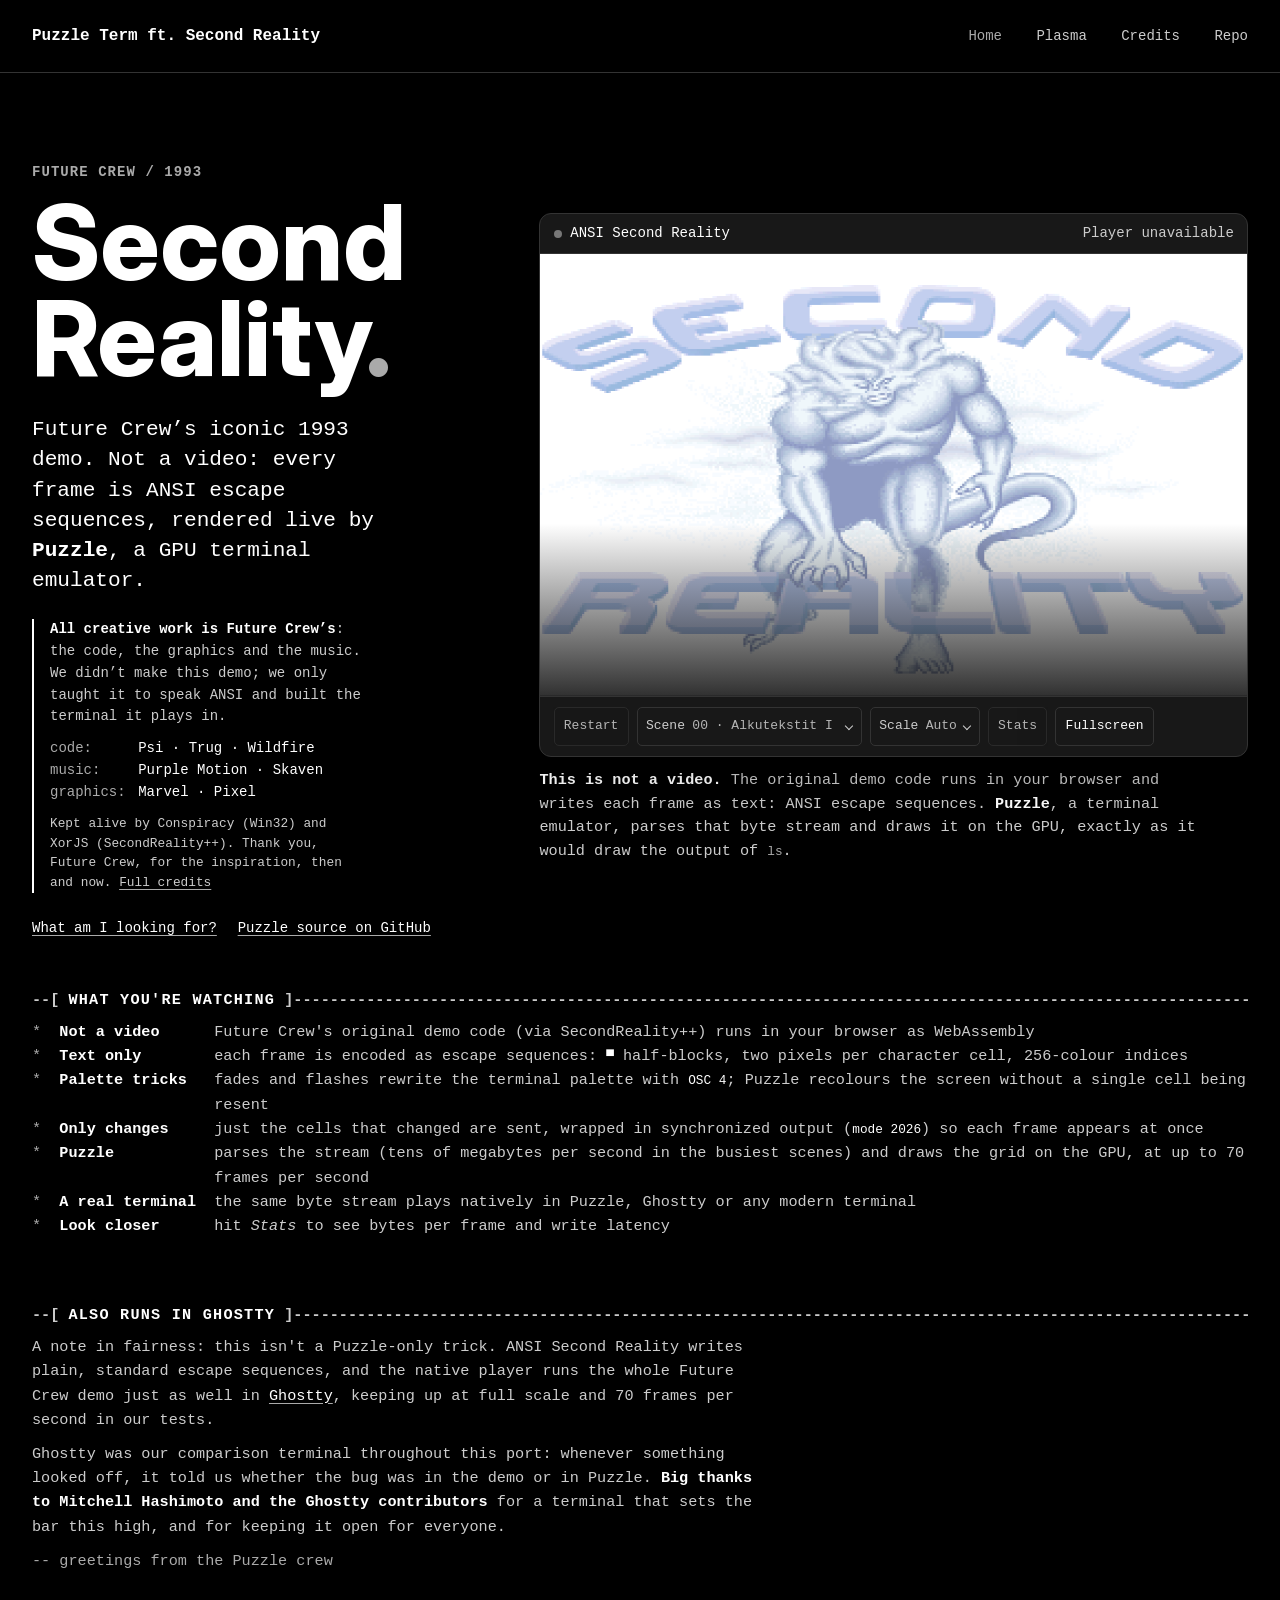
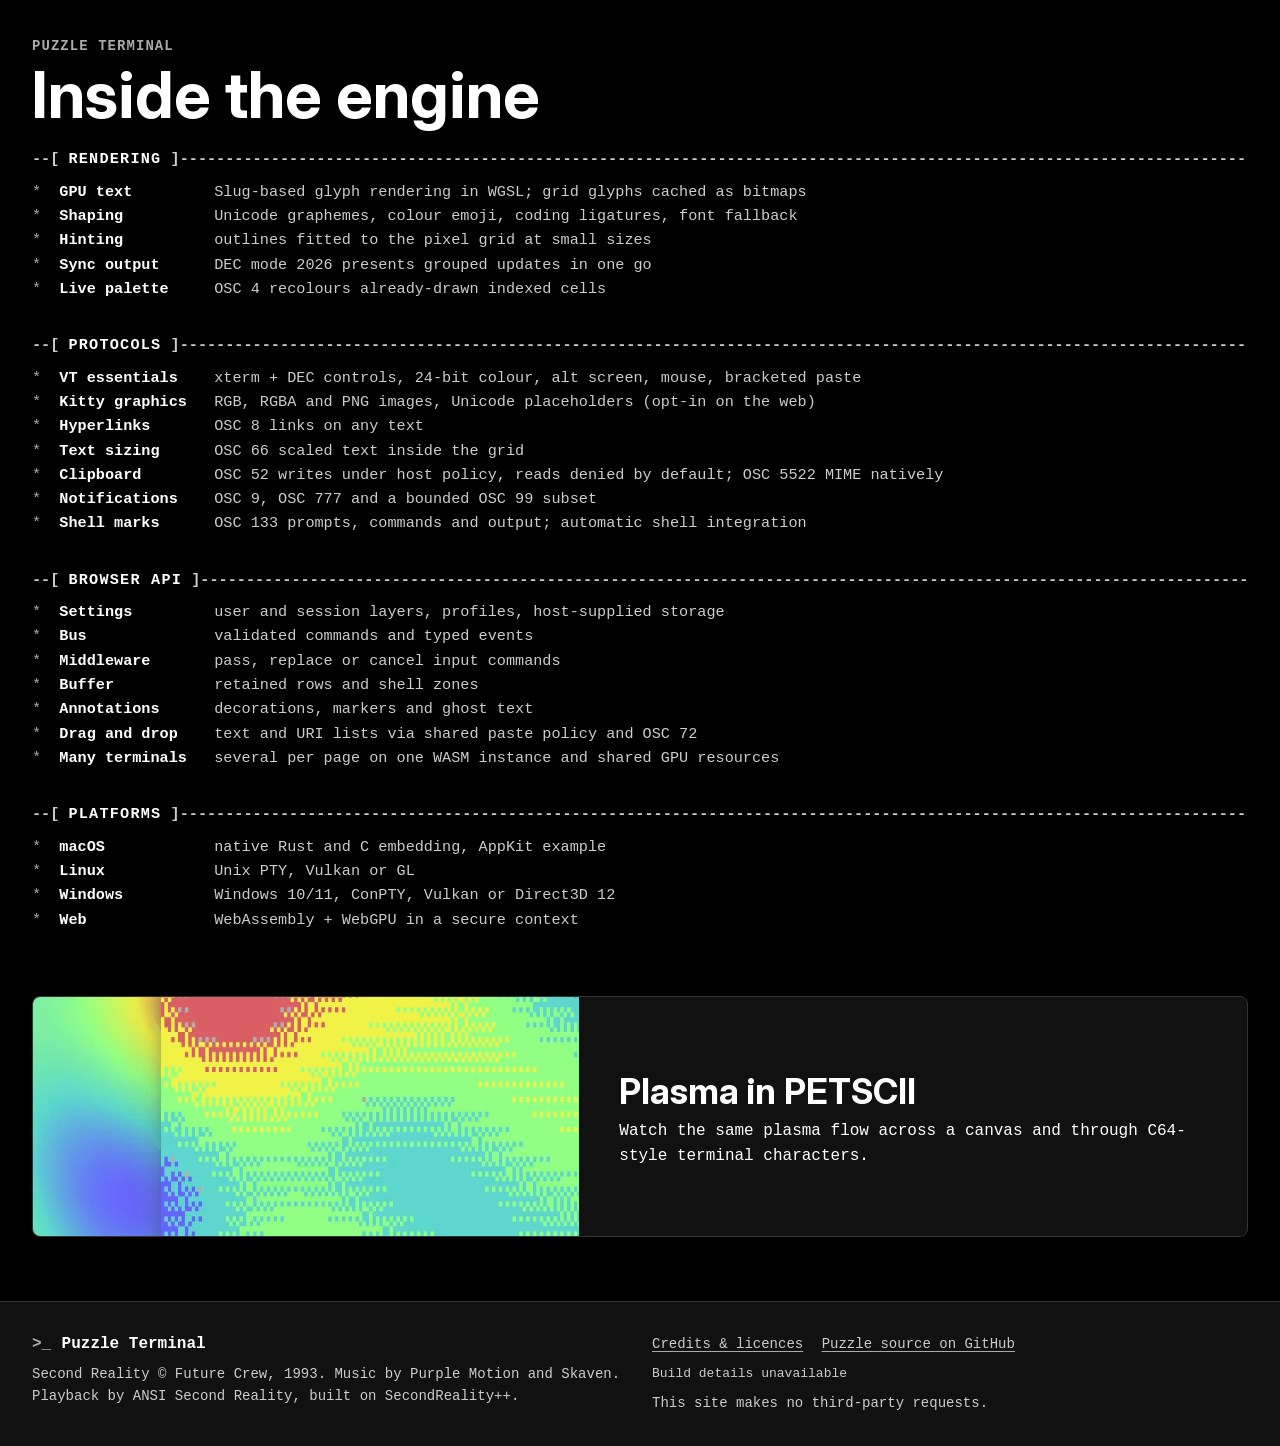
==== index.html @ ee30e5ba "Initial import" ====
<!doctype html>
<html lang="en">
<head>
  <meta charset="utf-8">
  <meta name="viewport" content="width=device-width, initial-scale=1">
  <meta name="description" content="Watch Future Crew’s Second Reality play inside Puzzle Terminal, then explore the engine’s rendering, protocols and browser API.">
  <meta http-equiv="Content-Security-Policy" content="default-src 'self'; script-src 'self' 'wasm-unsafe-eval'; style-src 'self' 'unsafe-inline'; img-src 'self'; object-src 'none'; base-uri 'none'">
  <title>Puzzle Terminal — Second Reality</title>
  <link rel="stylesheet" href="./css/site.css">
  <script type="module" src="./js/showcase.js"></script>
</head>
<body>
  <a class="skip" href="#main">Skip to content</a>
  <header class="masthead">
    <div class="wrap masthead-inner">
      <a class="wordmark" href="./">Puzzle Term ft. Second Reality</a>
      <nav aria-label="Main">
        <a href="./" aria-current="page">Home</a>
        <a href="./plasma.html">Plasma</a>
        <a href="./credits.html">Credits</a>
        <a href="https://github.com/lateshift/puzzle-term">Repo</a>
      </nav>
    </div>
  </header>

  <main id="main" class="wrap">
    <section class="hero" aria-labelledby="hero-title">
      <div class="hero-copy">
        <p class="eyebrow">Future Crew <span aria-hidden="true">/</span> 1993</p>
        <h1 id="hero-title">Second<br>Reality<span class="accent">.</span></h1>
        <!-- README.md: Overview; ANSI Second Reality README.md: Introduction and Build and run -->
        <p class="lede">Future Crew’s iconic 1993 demo. Not a video: every frame is ANSI escape sequences, rendered live by <strong>Puzzle</strong>, a GPU terminal emulator.</p>
        <!-- ANSI Second Reality README.md: Credits (FCINFO10.TXT member list; SecondRealityW32; SecondReality++) -->
        <div class="fc-credit">
          <p><strong>All creative work is Future Crew’s</strong>: the code, the graphics and the music. We didn’t make this demo; we only taught it to speak ANSI and built the terminal it plays in.</p>
          <dl class="fc-names">
            <dt>code</dt><dd>Psi · Trug · Wildfire</dd>
            <dt>music</dt><dd>Purple Motion · Skaven</dd>
            <dt>graphics</dt><dd>Marvel · Pixel</dd>
          </dl>
          <p class="fc-thanks">Kept alive by Conspiracy (Win32) and XorJS (SecondReality++). Thank you, Future Crew, for the inspiration, then and now. <a href="./credits.html#demo-credit">Full credits</a></p>
        </div>
        <div class="hero-links">
          <a href="#how">What am I looking for?</a>
          <a href="https://github.com/lateshift/puzzle-term">Puzzle source on GitHub</a>
        </div>
      </div>

      <figure class="demo">
        <div class="frame" id="terminal-frame">
          <div class="frame-bar">
            <span class="frame-title"><span class="led" aria-hidden="true"></span> ANSI Second Reality</span>
            <p id="play-status" class="play-status" role="status">Checking WebGPU…</p>
          </div>
          <div class="stage" id="stage">
            <div class="terminal" id="terminal" aria-label="Puzzle Terminal playback" aria-hidden="true"></div>
            <div class="poster" id="poster">
              <!-- ANSI Second Reality REPORT.md: Part 03 Logo, Puzzle screenshot -->
              <img src="./img/second-reality-logo.png" alt="Second Reality’s blue pixel-art logo and horned figure, captured in Puzzle Terminal" width="800" height="1080">
            </div>
            <button class="primary play" id="play" type="button" disabled><span aria-hidden="true">▶</span> Play Second Reality (with sound)</button>
            <output class="stats" id="stats" aria-label="Playback statistics" aria-live="off" hidden></output>
          </div>
          <div class="controls" id="controls">
            <button id="restart" type="button" disabled>Restart</button>
            <label class="select-control" for="scene">
              <span>Scene</span>
              <select id="scene" disabled>
                <option value="0">00 · Alkutekstit I</option>
                <option value="1">01 · Alkutekstit II</option>
                <option value="2">02 · Alkutekstit III</option>
                <option value="3">03 · Logo</option>
                <option value="4">04 · Glenz</option>
                <option value="5">05 · Dottitunneli</option>
                <option value="6">06 · Techno</option>
                <option value="7">07 · Panicfake</option>
                <option value="8">08 · Vuori-Scrolli</option>
                <option value="9">09 · Rotazoomer</option>
                <option value="10">10 · Plasmacube</option>
                <option value="11">11 · MiniVectorBalls</option>
                <option value="12">12 · Peilipalloscroll</option>
                <option value="13">13 · 3D-Sinusfield</option>
                <option value="14">14 · Jellypic</option>
                <option value="15">15 · Vector Part II</option>
                <option value="16">16 · Endpictureflash</option>
                <option value="17">17 · Credits/Greetings</option>
                <option value="18">18 · EndScrolling</option>
              </select>
            </label>
            <label class="select-control" for="scale">
              <span>Scale</span>
              <select id="scale" disabled>
                <option value="auto">Auto</option>
                <option value="half">Half</option>
              </select>
            </label>
            <button id="stats-toggle" type="button" aria-controls="stats" aria-expanded="false" disabled>Stats</button>
            <button id="fullscreen" type="button">Fullscreen</button>
          </div>
          <p id="unsupported" class="fallback" role="status" hidden>Your browser doesn't support WebGPU, which Puzzle's browser renderer needs. Try a current Chrome, Edge or Safari</p>
          <noscript><p class="fallback">Enable JavaScript to play the demo.</p></noscript>
        </div>
        <!-- docs/API.md: Terminal and transport; ANSI Second Reality README.md: Introduction, How it works -->
        <figcaption>
          <p class="not-video"><strong>This is not a video.</strong> The original demo code runs in your browser and writes each frame as text: ANSI escape sequences. <strong>Puzzle</strong>, a terminal emulator, parses that byte stream and draws it on the GPU, exactly as it would draw the output of <code>ls</code>.</p>
          <p class="live" id="live" aria-live="off"></p>
        </figcaption>
      </figure>
    </section>

    <section class="explain ascii-features" id="how" aria-labelledby="how-title">
      <h3 id="how-title">What you're watching</h3>
      <ul>
        <!-- ANSI Second Reality README.md: Introduction, Credits (SecondReality++) -->
        <li><b>Not a video</b><span>Future Crew's original demo code (via SecondReality++) runs in your browser as WebAssembly</span></li>
        <!-- ANSI Second Reality README.md: Pixels: two per cell, using half-blocks -->
        <li><b>Text only</b><span>each frame is encoded as escape sequences: <code>▀</code> half-blocks, two pixels per character cell, 256-colour indices</span></li>
        <!-- ANSI Second Reality README.md: Colours; docs/protocols/support.md: OSC 4/104 -->
        <li><b>Palette tricks</b><span>fades and flashes rewrite the terminal palette with <code>OSC 4</code>; Puzzle recolours the screen without a single cell being resent</span></li>
        <!-- ANSI Second Reality README.md: Only what changed; docs/protocols/contour.md: Mode 2026 -->
        <li><b>Only changes</b><span>just the cells that changed are sent, wrapped in synchronized output (<code>mode 2026</code>) so each frame appears at once</span></li>
        <!-- ANSI Second Reality README.md: Numbers; docs/API.md: Terminal and transport -->
        <li><b>Puzzle</b><span>parses the stream (tens of megabytes per second in the busiest scenes) and draws the grid on the GPU, at up to 70 frames per second</span></li>
        <!-- ANSI Second Reality README.md: Introduction, Build and run -->
        <li><b>A real terminal</b><span>the same byte stream plays natively in Puzzle, Ghostty or any modern terminal</span></li>
        <!-- this page: Stats toggle -->
        <li><b>Look closer</b><span>hit <em>Stats</em> to see bytes per frame and write latency</span></li>
      </ul>
    </section>

    <!-- ANSI Second Reality README.md: Numbers (Ghostty 1.3.1, full scale, 70 frames/s, no skips) -->
    <aside class="ghostty-note ascii-features" aria-labelledby="ghostty-title">
      <h3 id="ghostty-title">Also runs in Ghostty</h3>
      <p>A note in fairness: this isn't a Puzzle-only trick. ANSI Second Reality writes plain, standard escape sequences, and the native player runs the whole Future Crew demo just as well in <a href="https://ghostty.org">Ghostty</a>, keeping up at full scale and 70 frames per second in our tests.</p>
      <p>Ghostty was our comparison terminal throughout this port: whenever something looked off, it told us whether the bug was in the demo or in Puzzle. <strong>Big thanks to Mitchell Hashimoto and the Ghostty contributors</strong> for a terminal that sets the bar this high, and for keeping it open for everyone.</p>
      <p class="sig">-- greetings from the Puzzle crew</p>
    </aside>

    <section class="features" id="features" aria-labelledby="features-title">
      <div class="section-heading">
        <p class="eyebrow">Puzzle Terminal</p>
        <h2 id="features-title">Inside the engine</h2>
      </div>

      <div class="ascii-features">
        <section aria-labelledby="rendering-title">
          <h3 id="rendering-title">Rendering</h3>
          <ul>
            <!-- README.md: Overview; docs/API.md: Terminal and transport -->
            <li><b>GPU text</b><span>Slug-based glyph rendering in WGSL; grid glyphs cached as bitmaps</span></li>
            <!-- README.md: Overview; docs/SETTINGS.md: font -->
            <li><b>Shaping</b><span>Unicode graphemes, colour emoji, coding ligatures, font fallback</span></li>
            <!-- README.md: Overview; docs/SETTINGS.md: font -->
            <li><b>Hinting</b><span>outlines fitted to the pixel grid at small sizes</span></li>
            <!-- docs/protocols/contour.md: Mode 2026 -->
            <li><b>Sync output</b><span>DEC mode 2026 presents grouped updates in one go</span></li>
            <!-- docs/protocols/support.md: OSC 4/104 -->
            <li><b>Live palette</b><span>OSC 4 recolours already-drawn indexed cells</span></li>
          </ul>
        </section>

        <section aria-labelledby="protocols-title">
          <h3 id="protocols-title">Protocols</h3>
          <ul>
            <!-- docs/protocols/support.md: ECMA-48, DEC, xterm; docs/protocols/xterm.md: Mouse/focus/paste modes and extended SGR -->
            <li><b>VT essentials</b><span>xterm + DEC controls, 24-bit colour, alt screen, mouse, bracketed paste</span></li>
            <!-- docs/protocols/support.md: APC G; docs/API.md: Page memory -->
            <li><b>Kitty graphics</b><span>RGB, RGBA and PNG images, Unicode placeholders (opt-in on the web)</span></li>
            <!-- docs/protocols/support.md: OSC 8 -->
            <li><b>Hyperlinks</b><span>OSC 8 links on any text</span></li>
            <!-- docs/protocols/support.md: OSC 66 -->
            <li><b>Text sizing</b><span>OSC 66 scaled text inside the grid</span></li>
            <!-- docs/protocols/xterm.md: OSC 52; docs/protocols/support.md: OSC 5522 clipboard; docs/SETTINGS.md: clipboard -->
            <li><b>Clipboard</b><span>OSC 52 writes under host policy, reads denied by default; OSC 5522 MIME natively</span></li>
            <!-- docs/protocols/support.md: OSC 9, OSC 777 and OSC 99; docs/API.md: Notifications, progress and working directory -->
            <li><b>Notifications</b><span>OSC 9, OSC 777 and a bounded OSC 99 subset</span></li>
            <!-- docs/protocols/support.md: OSC 133 and Automatic shell integration; docs/API.md: Buffer contents -->
            <li><b>Shell marks</b><span>OSC 133 prompts, commands and output; automatic shell integration</span></li>
          </ul>
        </section>

        <section aria-labelledby="api-title">
          <h3 id="api-title">Browser API</h3>
          <ul>
            <!-- docs/API.md: Settings -->
            <li><b>Settings</b><span>user and session layers, profiles, host-supplied storage</span></li>
            <!-- docs/API.md: Bus and Command middleware; terminal.d.ts: BusAccess and TerminalMiddleware -->
            <li><b>Bus</b><span>validated commands and typed events</span></li>
            <!-- docs/API.md: Command middleware; terminal.d.ts: TerminalMiddleware -->
            <li><b>Middleware</b><span>pass, replace or cancel input commands</span></li>
            <!-- docs/API.md: Buffer contents -->
            <li><b>Buffer</b><span>retained rows and shell zones</span></li>
            <!-- docs/API.md: Decorations and suggestions -->
            <li><b>Annotations</b><span>decorations, markers and ghost text</span></li>
            <!-- docs/API.md: Drag and drop; docs/protocols/support.md: OSC 72 -->
            <li><b>Drag and drop</b><span>text and URI lists via shared paste policy and OSC 72</span></li>
            <!-- docs/API.md: Terminal and transport and Page memory; terminal.d.ts: PuzzleTerminal.create -->
            <li><b>Many terminals</b><span>several per page on one WASM instance and shared GPU resources</span></li>
          </ul>
        </section>

        <section aria-labelledby="platforms-title">
          <h3 id="platforms-title">Platforms</h3>
          <ul>
            <!-- README.md: Build and run, Embed Puzzle and macOS example app -->
            <li><b>macOS</b><span>native Rust and C embedding, AppKit example</span></li>
            <!-- docs/linux.md: Building and GPU backend -->
            <li><b>Linux</b><span>Unix PTY, Vulkan or GL</span></li>
            <!-- docs/windows.md: Building and GPU backend -->
            <li><b>Windows</b><span>Windows 10/11, ConPTY, Vulkan or Direct3D 12</span></li>
            <!-- docs/API.md: Terminal and transport; dist/pkg/README.md -->
            <li><b>Web</b><span>WebAssembly + WebGPU in a secure context</span></li>
          </ul>
        </section>
      </div>
    </section>

    <!-- docs/API.md: Terminal and transport; docs/SETTINGS.md: font.builtinGlyphs -->
    <a class="plasma-teaser" href="./plasma.html">
      <img src="./img/plasma-preview.webp" width="640" height="280" loading="lazy" alt="">
      <div>
        <h2>Plasma in PETSCII</h2>
        <p>Watch the same plasma flow across a canvas and through C64-style terminal characters.</p>
      </div>
    </a>
  </main>

  <footer class="footer">
    <div class="wrap footer-inner">
      <div>
        <p class="wordmark"><span class="prompt" aria-hidden="true">&gt;_</span> Puzzle Terminal</p>
        <!-- ANSI Second Reality REPORT.md: Part 00 and Phase 2 results; README.md: License and credits; SecondRealityPlusPlus README.md: Attribution -->
        <p>Second Reality © Future Crew, 1993. Music by Purple Motion and Skaven.</p>
        <p>Playback by ANSI Second Reality, built on SecondReality++.</p>
      </div>
      <div>
        <p class="footer-links"><a href="./credits.html">Credits &amp; licences</a> <a href="https://github.com/lateshift/puzzle-term">Puzzle source on GitHub</a></p>
        <p id="build-info" class="build-info"></p>
        <p>This site makes no third-party requests.</p>
      </div>
    </div>
  </footer>
</body>
</html>
---- css/site.css ----
@font-face {
  font-family: "Inter";
  src: url("../fonts/InterVariable.ttf") format("truetype");
  font-weight: 100 900;
  font-display: swap;
}

@font-face {
  font-family: "JetBrains Mono";
  src: url("../puzzle/assets/JetBrainsMono-Variable.ttf") format("truetype");
  font-weight: 100 800;
  font-display: swap;
}

:root {
  color-scheme: dark;
  --base: #000;
  --surface: #111;
  --text: #fff;
  --muted: #ccc;
  --line: #333;
  --accent: #aaa;
  --play: #d6d6d6;
  --play-ink: #171717;
  --mono: "JetBrains Mono", ui-monospace, monospace;
  --headline: "Inter", system-ui, sans-serif;
}

*, *::before, *::after { box-sizing: border-box; }
[hidden] { display: none !important; }
body { margin: 0; background: var(--base); color: var(--text); font: 1rem/1.55 var(--mono); }
a { color: inherit; text-decoration-color: var(--accent); text-underline-offset: .23em; }
a:hover { color: var(--accent); }
p, h1, h2, h3, h4, figure { margin: 0; }
h1, h2, h3, h4 { font-family: var(--headline); }
button, select { font: inherit; }
button { cursor: pointer; }
button:disabled, select:disabled { cursor: default; opacity: .68; }
:focus-visible { outline: 2px solid var(--accent); outline-offset: 4px; }
code { font: .84em var(--mono); color: var(--accent); overflow-wrap: anywhere; }
.wrap { width: min(76rem, calc(100% - 4rem)); margin-inline: auto; }
.skip { position: absolute; z-index: 4; top: 1rem; left: 1rem; padding: .5rem 1rem; background: var(--surface); }
.skip:not(:focus) { clip-path: inset(50%); }

.masthead { border-bottom: 1px solid var(--line); }
.masthead-inner { min-height: 4.5rem; display: flex; align-items: center; justify-content: space-between; gap: 1rem; }
.wordmark { display: flex; align-items: center; gap: .65rem; font: 700 1rem/1.3 var(--mono); text-decoration: none; }
.prompt { color: var(--accent); }
.masthead nav { display: flex; flex-wrap: wrap; gap: clamp(.8rem, 3vw, 2.15rem); }
.masthead nav a { color: var(--muted); font: 500 .875rem/1.5 var(--mono); text-decoration: none; }
.masthead nav a:hover, .masthead nav a[aria-current] { color: var(--accent); }

.hero {
  display: grid;
  grid-template-columns: minmax(0, .78fr) minmax(0, 1.22fr);
  align-items: center;
  gap: clamp(1.5rem, 4.25vw, 4.25rem);
  padding-block: clamp(3.5rem, 7vw, 6.25rem) 3rem;
}
.hero-copy { align-self: center; }
.eyebrow { color: var(--accent); font: 600 .875rem/1.4 var(--mono); letter-spacing: .075em; text-transform: uppercase; }
h1 { margin-top: .8rem; font-size: clamp(4rem, 8.1vw, 8rem); font-weight: 780; line-height: .93; }
.accent { color: var(--accent); }
.lede { max-width: 28ch; margin-top: 1.65rem; font-size: clamp(1.125rem, 1.65vw, 1.475rem); line-height: 1.43; }
.fc-credit { max-width: 40ch; margin-top: 1.5rem; padding-left: 1rem; border-left: 2px solid var(--text); font: .875rem/1.55 var(--mono); color: var(--muted); }
.fc-credit strong { color: var(--text); }
.fc-names { display: grid; grid-template-columns: max-content 1fr; column-gap: 1.5ch; margin: .65rem 0; }
.fc-names dt { color: var(--accent); }
.fc-names dt::after { content: ":"; }
.fc-names dd { margin: 0; color: var(--text); }
.fc-thanks { font-size: .8rem; }
.hero-links { display: flex; flex-wrap: wrap; gap: .7rem 1.3rem; margin-top: 1.55rem; }
.hero-links a { font: 500 .875rem/1.55 var(--mono); }

.frame {
  color-scheme: dark;
  --frame-base: #181818;
  --frame-text: var(--text);
  --frame-muted: var(--muted);
  --frame-line: var(--line);
  --frame-hover: #292929;
  position: relative;
  overflow: hidden;
  color: var(--frame-text);
  background: var(--frame-base);
  border: 1px solid var(--frame-line);
  border-radius: 12px;
  box-shadow: 0 20px 50px #0003;
}
.frame-bar, .controls { display: flex; align-items: center; padding: .65rem .82rem; gap: .5rem; }
.frame-bar { justify-content: space-between; border-bottom: 1px solid var(--frame-line); font: 500 .875rem/1.35 var(--mono); }
.frame-title { display: inline-flex; align-items: center; gap: .55rem; white-space: nowrap; }
.led { width: .5rem; height: .5rem; border-radius: 50%; background: #777; }
[data-state="playing"] .led { background: #eee; }
.play-status { text-align: right; color: var(--frame-muted); }
.stage { position: relative; overflow: hidden; aspect-ratio: 8 / 5; background: #101010; }
.terminal, .poster, .poster::after { position: absolute; }
.terminal {
  top: 50%;
  left: 50%;
  transform: translate(-50%, -50%);
  width: 100%;
  height: 100%;
  overflow: hidden;
}
.terminal-output { position: absolute; inset: 0 auto auto 0; width: 100%; height: 100%; }
.terminal canvas { transform-origin: top left; }
.terminal[data-fitting] { opacity: 0; }
.terminal-fit-probe { position: absolute; inset: 0; visibility: hidden; }
.terminal[aria-hidden="true"] { visibility: hidden; }
.poster, .poster::after { inset: 0; }
.poster { pointer-events: none; }
.poster img {
  position: absolute;
  top: 0;
  left: 0;
  width: 125%;
  height: 180%;
  /* The logo occupies the top-left 640 × 600 of the native capture. */
}
.poster::after { content: ""; background: linear-gradient(0deg, #111d, #1110 39%); }
.primary {
  padding: .7rem 1rem;
  border: 1px solid transparent;
  border-radius: 6px;
  background: var(--play);
  color: var(--play-ink);
  font-weight: 740;
  box-shadow: 0 0 0 1px #0003;
}
.primary:hover:not(:disabled) { background: #eee; }
.play { position: absolute; z-index: 1; bottom: .95rem; left: 50%; width: max-content; max-width: calc(100% - 1.4rem); transform: translateX(-50%); }
.play span { margin-right: .3em; }
.controls { flex-wrap: wrap; border-top: 1px solid var(--frame-line); }
.controls :focus { outline: none; }
.controls button, .select-control {
  display: inline-flex;
  align-items: center;
  min-height: 2.4rem;
  min-width: 0;
  border: 1px solid var(--frame-line);
  border-radius: 5px;
  background: transparent;
  color: var(--frame-text);
  font: 500 .8125rem/1.3 var(--mono);
}
.controls button { padding: .38rem .58rem; }
.controls button:hover:not(:disabled), .controls button[aria-expanded="true"] { background: var(--frame-hover); }
.select-control span { padding-left: .52rem; color: var(--frame-muted); }
.select-control select {
  appearance: none;
  max-width: 11rem;
  padding: .56rem 1.32rem .56rem .46rem;
  border: 0;
  background: transparent;
  color: var(--frame-text);
  cursor: pointer;
}
.select-control { position: relative; }
.select-control::after {
  position: absolute;
  right: .58rem;
  top: 41%;
  width: .37rem;
  height: .37rem;
  border-right: 1px solid var(--frame-muted);
  border-bottom: 1px solid var(--frame-muted);
  transform: rotate(45deg);
  content: "";
  pointer-events: none;
}
.select-control option { background: var(--frame-base); }
.stats {
  position: absolute;
  top: .65rem;
  right: .65rem;
  max-width: calc(100% - 1.3rem);
  margin: 0;
  padding: .45rem .65rem;
  border-radius: 5px;
  background: #111e;
  color: var(--text);
  font: 500 .75rem/1.5 var(--mono);
  white-space: pre-line;
  pointer-events: none;
}
.frame:fullscreen { display: flex; flex-direction: column; border: 0; border-radius: 0; }
.frame:fullscreen .frame-bar, .frame:fullscreen .controls { flex: none; }
.frame:fullscreen .stage { flex: 1 1 0; min-height: 0; aspect-ratio: auto; }
.frame:fullscreen .poster { width: min(100%, calc((100dvh - 8rem) * 1.6)); aspect-ratio: 8 / 5; margin: auto; overflow: hidden; }
.fallback { padding: .6rem .82rem .85rem; color: var(--frame-muted); font-size: .92rem; }
figcaption { margin-top: .75rem; color: var(--muted); font-size: .875rem; }

.explain { margin-bottom: 4rem; }
.explain code { color: var(--text); }
.not-video { max-width: 72ch; color: var(--muted); font-size: .95rem; line-height: 1.55; }
.not-video strong { color: var(--text); }
.live { margin-top: .5rem; font-family: var(--mono); font-size: clamp(.6rem, 1vw, .75rem); color: var(--accent); white-space: nowrap; overflow: hidden; text-overflow: ellipsis; }
/* The line keeps its height while idle, so starting playback never shifts the page. */
.live { min-height: 1.5em; line-height: 1.5; }
.live:not([data-active]) { visibility: hidden; }

.ghostty-note { margin-bottom: 4rem; }
.ghostty-note p { max-width: 80ch; color: var(--muted); }
.ghostty-note p + p { margin-top: .6rem; }
.ghostty-note strong, .ghostty-note a { color: var(--text); }
.ghostty-note .sig { color: var(--accent); }

.features { padding-bottom: 4rem; }
.section-heading { margin-bottom: 1.25rem; }
.section-heading h2 { margin-top: .35rem; font-size: clamp(2.25rem, 5vw, 4.25rem); line-height: 1.02; }
.ascii-features { font-family: var(--mono); font-size: .95rem; line-height: 1.6; }
.ascii-features section + section { margin-top: 2rem; }
.ascii-features h3 { display: flex; gap: 1ch; overflow: hidden; white-space: nowrap; margin-bottom: .5rem; font: inherit; font-weight: 700; text-transform: uppercase; letter-spacing: .08em; color: var(--text); }
.ascii-features h3::before { content: "--["; color: var(--muted); letter-spacing: 0; }
.ascii-features h3::after { content: "]-------------------------------------------------------------------------------------------------------------------------"; color: var(--muted); letter-spacing: 0; }
.ascii-features ul { list-style: none; margin: 0; padding: 0; }
.ascii-features li { display: grid; grid-template-columns: 2ch 16ch minmax(0, 1fr); column-gap: 1ch; }
.ascii-features li::before { content: "*"; color: var(--accent); }
.ascii-features li b { font-weight: 700; color: var(--text); }
.ascii-features li span { color: var(--muted); }

.plasma-teaser {
  display: grid;
  grid-template-columns: minmax(0, .9fr) minmax(0, 1.1fr);
  align-items: center;
  margin-bottom: 4rem;
  overflow: hidden;
  border: 1px solid var(--line);
  border-radius: 8px;
  background: var(--surface);
  text-decoration: none;
}
.plasma-teaser img { display: block; width: 100%; height: auto; }
.plasma-teaser div { padding: 1rem clamp(1rem, 4vw, 2.5rem); }
.plasma-teaser h2 { font-size: clamp(1.4rem, 3vw, 2.2rem); }
.plasma-teaser:hover { border-color: var(--accent); }

.footer { border-top: 1px solid var(--line); background: var(--surface); }
.footer-inner { display: grid; grid-template-columns: 1fr 1fr; gap: 1.5rem; padding-block: 2rem; font-size: .875rem; color: var(--muted); }
.footer .wordmark { color: var(--text); margin-bottom: .6rem; }
.footer-links { display: flex; flex-wrap: wrap; column-gap: 1.15rem; }
.build-info { margin-block: .55rem; font: .8125rem/1.5 var(--mono); overflow-wrap: anywhere; }

.credits { padding-block: 3.5rem 4rem; }
.credits h1 { font-size: clamp(3.25rem, 7vw, 6rem); }
.credits-list { max-width: 56rem; margin-top: 2.5rem; }
.credits-list section { display: grid; grid-template-columns: minmax(11rem, 1fr) 3fr; gap: 1.2rem; border-top: 1px solid var(--line); padding-block: 1.2rem; }
.credits-list h2 { font-size: 1.2rem; }
.credits-list p + p { margin-top: .7rem; }
.credit-links { margin-block: .6rem 0; padding-left: 1.1rem; }

@media (max-width: 64rem) {
  .hero { grid-template-columns: minmax(0, .68fr) minmax(0, 1fr); }
}

@media (max-width: 50rem) {
  .wrap { width: min(100% - 2.5rem, 43rem); }
  .hero { grid-template-columns: 1fr; gap: 1.65rem; padding-block: 2.75rem 2rem; }
  .hero h1 { font-size: clamp(4.25rem, 12vw, 6rem); }
  .lede { max-width: 34ch; margin-top: 1rem; }
  .hero-links { margin-top: 1rem; }
  .ascii-features li { grid-template-columns: 2ch minmax(0, 1fr); }
  .ascii-features li span { grid-column: 2; }
}

@media (max-width: 33rem) {
  .plasma-teaser { grid-template-columns: 1fr; }
  .wrap { width: calc(100% - 2rem); }
  .masthead-inner { flex-wrap: wrap; gap: .55rem; padding-block: .85rem; }
  .masthead nav { column-gap: 1.05rem; }
  .hero h1 { font-size: clamp(3.7rem, 16vw, 5.1rem); }
  .frame-bar, .controls { padding-inline: .55rem; }
  .frame-bar { font-size: .8125rem; }
  .play { padding: .55rem .7rem; font-size: .875rem; }
  .footer-inner, .credits-list section { grid-template-columns: 1fr; }
  .explain { margin-bottom: 2.75rem; }
}
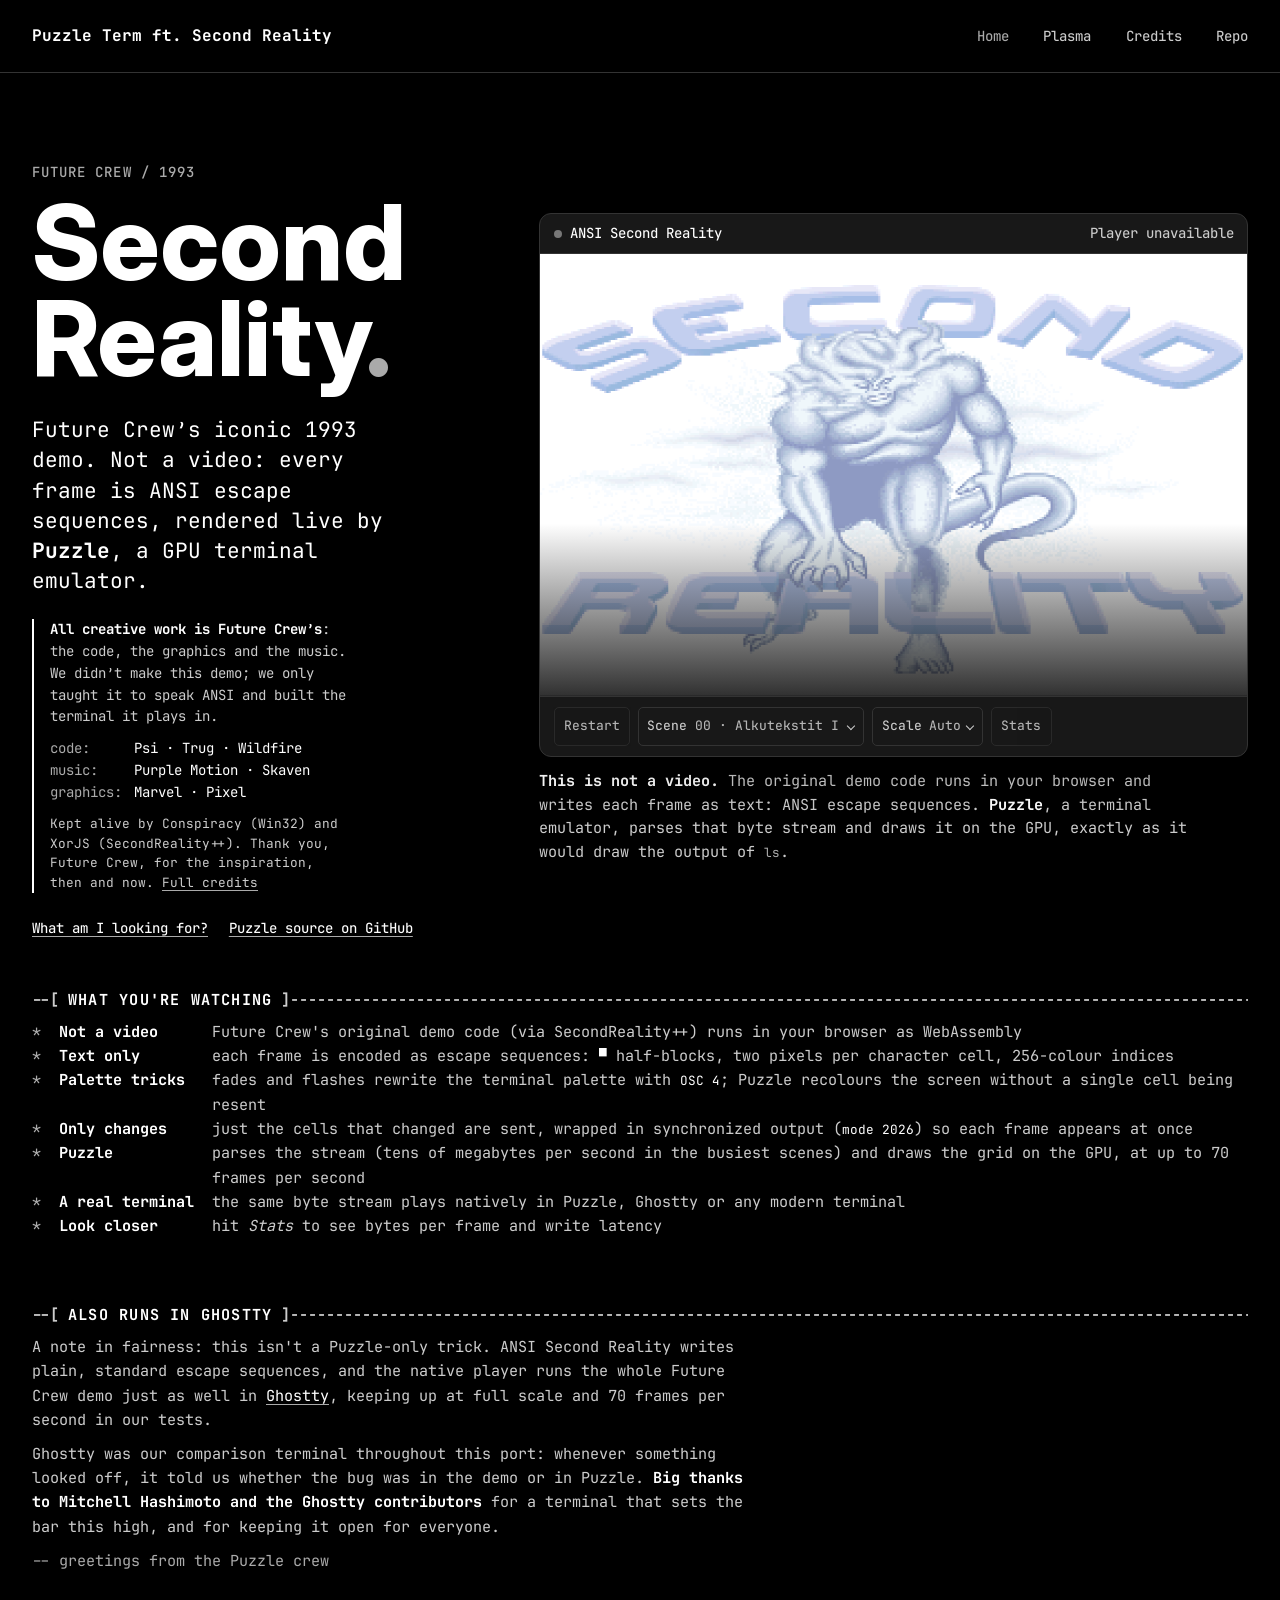
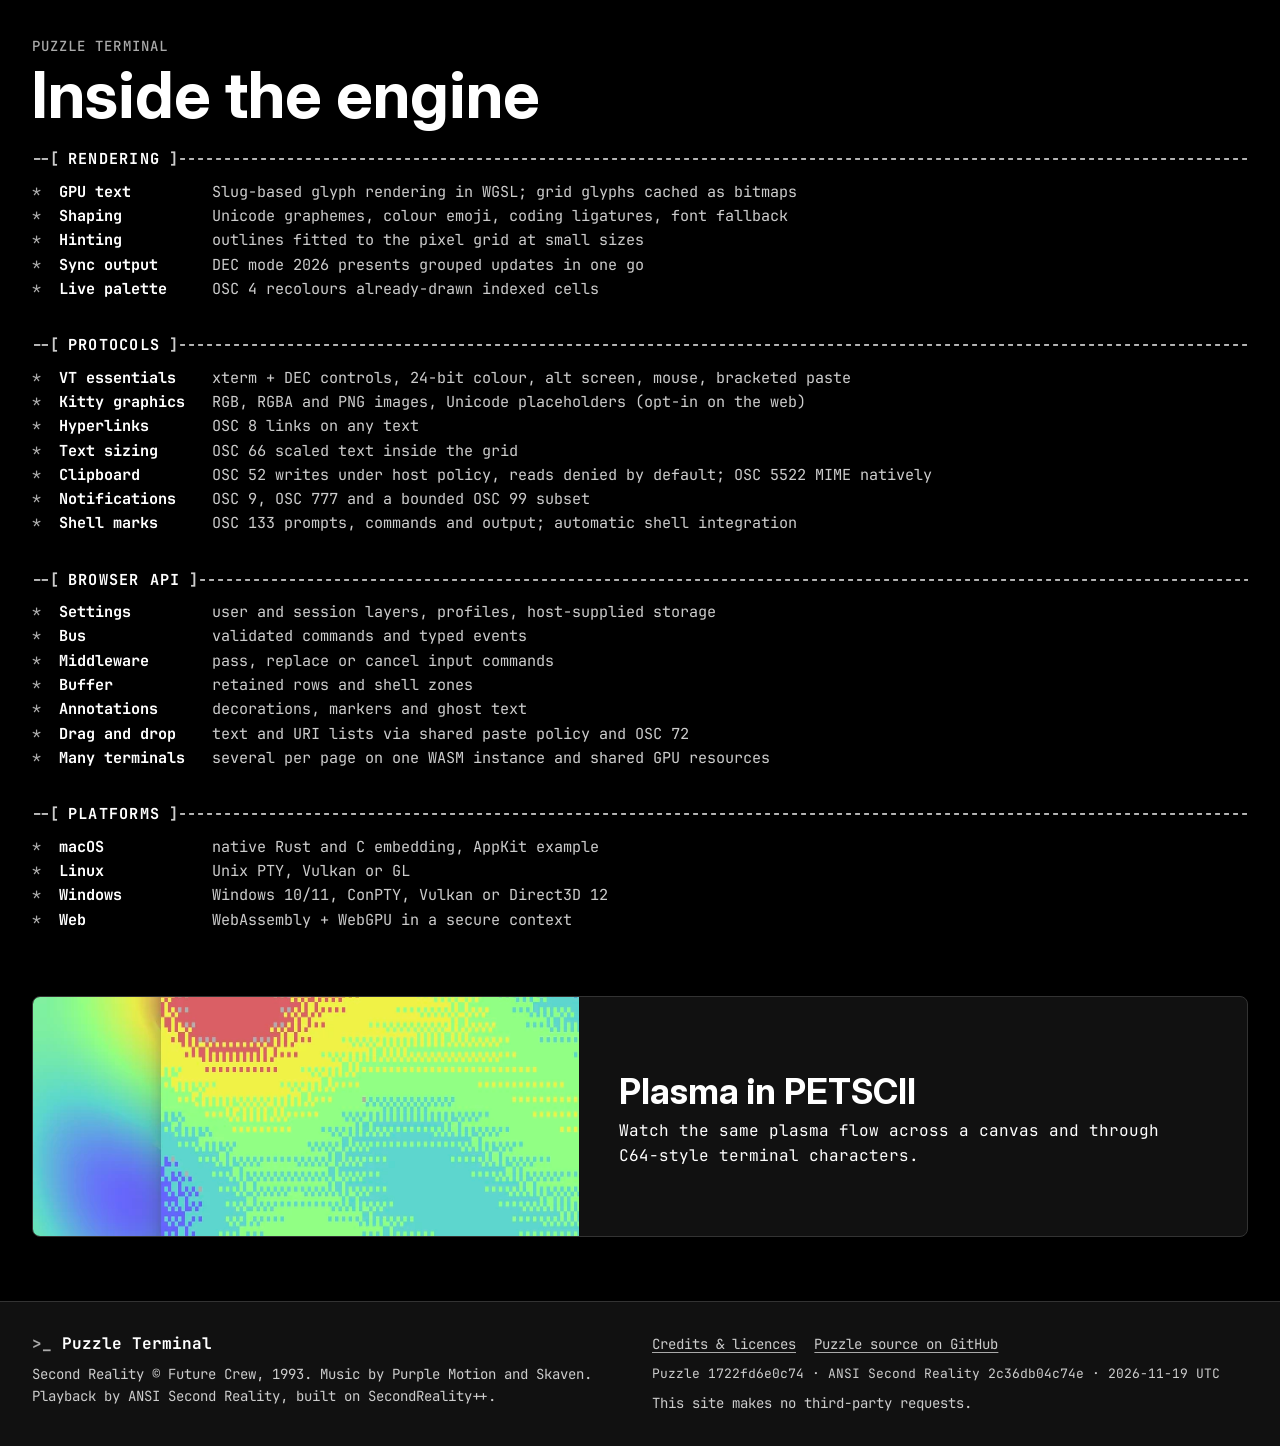
==== commit a6424a0c: "Deploy 2026-11-19 (puzzle 1722fd6e0c74, ANSI Second Reality 2c36db04c74e)" ====
--- a/index.html
+++ b/index.html
@@ -95,7 +95,6 @@
               </select>
             </label>
             <button id="stats-toggle" type="button" aria-controls="stats" aria-expanded="false" disabled>Stats</button>
-            <button id="fullscreen" type="button">Fullscreen</button>
           </div>
           <p id="unsupported" class="fallback" role="status" hidden>Your browser doesn't support WebGPU, which Puzzle's browser renderer needs. Try a current Chrome, Edge or Safari</p>
           <noscript><p class="fallback">Enable JavaScript to play the demo.</p></noscript>
